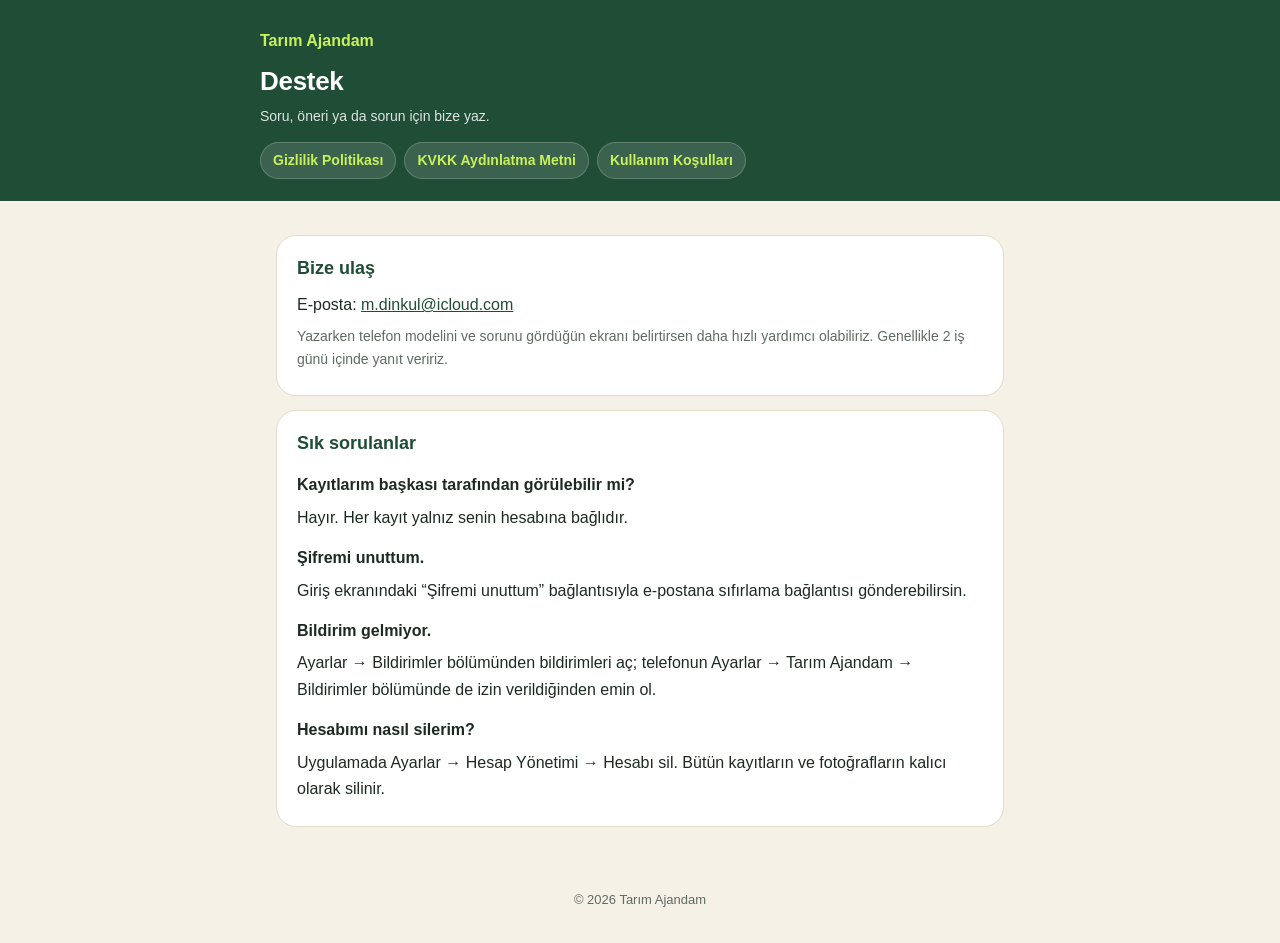
==== destek.html @ 6c949931 "Gizlilik, KVKK, kullanım koşulları ve destek sayfaları" ====
<!doctype html>
<html lang="tr">
<head>
<meta charset="utf-8">
<meta name="viewport" content="width=device-width, initial-scale=1">
<title>Destek · Tarım Ajandam</title>
<link rel="stylesheet" href="stil.css">
</head>
<body>
<header><div class="ic">
  <a href="index.html">Tarım Ajandam</a>
  <h1>Destek</h1>
  <p>Soru, öneri ya da sorun için bize yaz.</p>
  <nav class="menu"><a href="gizlilik.html">Gizlilik Politikası</a><a href="kvkk.html">KVKK Aydınlatma Metni</a><a href="kullanim-kosullari.html">Kullanım Koşulları</a></nav>
</div></header>
<main>

<section>
  <h2>Bize ulaş</h2>
  <p>E-posta: <a href="mailto:m.dinkul@icloud.com">m.dinkul@icloud.com</a></p>
  <p class="not">Yazarken telefon modelini ve sorunu gördüğün ekranı belirtirsen daha hızlı yardımcı olabiliriz. Genellikle 2 iş günü içinde yanıt veririz.</p>
</section>

<section>
  <h2>Sık sorulanlar</h2>
  <h3>Kayıtlarım başkası tarafından görülebilir mi?</h3>
  <p>Hayır. Her kayıt yalnız senin hesabına bağlıdır.</p>
  <h3>Şifremi unuttum.</h3>
  <p>Giriş ekranındaki “Şifremi unuttum” bağlantısıyla e-postana sıfırlama bağlantısı gönderebilirsin.</p>
  <h3>Bildirim gelmiyor.</h3>
  <p>Ayarlar → Bildirimler bölümünden bildirimleri aç; telefonun Ayarlar → Tarım Ajandam → Bildirimler bölümünde de izin verildiğinden emin ol.</p>
  <h3>Hesabımı nasıl silerim?</h3>
  <p>Uygulamada Ayarlar → Hesap Yönetimi → Hesabı sil. Bütün kayıtların ve fotoğrafların kalıcı olarak silinir.</p>
</section>

</main>
<footer>© 2026 Tarım Ajandam</footer>
</body>
</html>
---- stil.css ----
:root {
  --zemin: #f6f1e6;
  --yuzey: #ffffff;
  --orman: #1f4d36;
  --murekkep: #1d2a22;
  --soluk: #5f6b63;
  --cizgi: #e3dccb;
  --filiz: #c9f25a;
}
* { box-sizing: border-box; }
body {
  margin: 0;
  background: var(--zemin);
  color: var(--murekkep);
  font: 16px/1.65 -apple-system, BlinkMacSystemFont, "Segoe UI", Roboto, "Helvetica Neue", Arial, sans-serif;
}
header {
  background: var(--orman);
  color: #fff;
  padding: 28px 16px 22px;
}
header .ic, main { max-width: 760px; margin: 0 auto; }
header a { color: var(--filiz); text-decoration: none; font-weight: 700; }
header h1 { margin: 6px 0 2px; font-size: 26px; letter-spacing: -.3px; }
header p { margin: 0; opacity: .85; font-size: 14px; }
main { padding: 20px 16px 48px; }
section {
  background: var(--yuzey);
  border: 1px solid var(--cizgi);
  border-radius: 20px;
  padding: 18px 20px;
  margin: 14px 0;
}
h2 { font-size: 18px; margin: 0 0 8px; color: var(--orman); }
h3 { font-size: 16px; margin: 14px 0 4px; }
p, li { margin: 6px 0; }
ul { padding-left: 20px; }
table { width: 100%; border-collapse: collapse; font-size: 14px; }
th, td { text-align: left; vertical-align: top; padding: 8px 6px; border-top: 1px solid var(--cizgi); }
th { color: var(--soluk); font-weight: 600; }
.not { color: var(--soluk); font-size: 14px; }
nav.menu { display: flex; flex-wrap: wrap; gap: 8px; margin-top: 14px; }
nav.menu a {
  background: rgba(255,255,255,.12);
  border: 1px solid rgba(255,255,255,.2);
  border-radius: 999px;
  padding: 6px 12px;
  font-size: 14px;
}
footer { text-align: center; color: var(--soluk); font-size: 13px; padding: 0 16px 32px; }
a { color: var(--orman); }
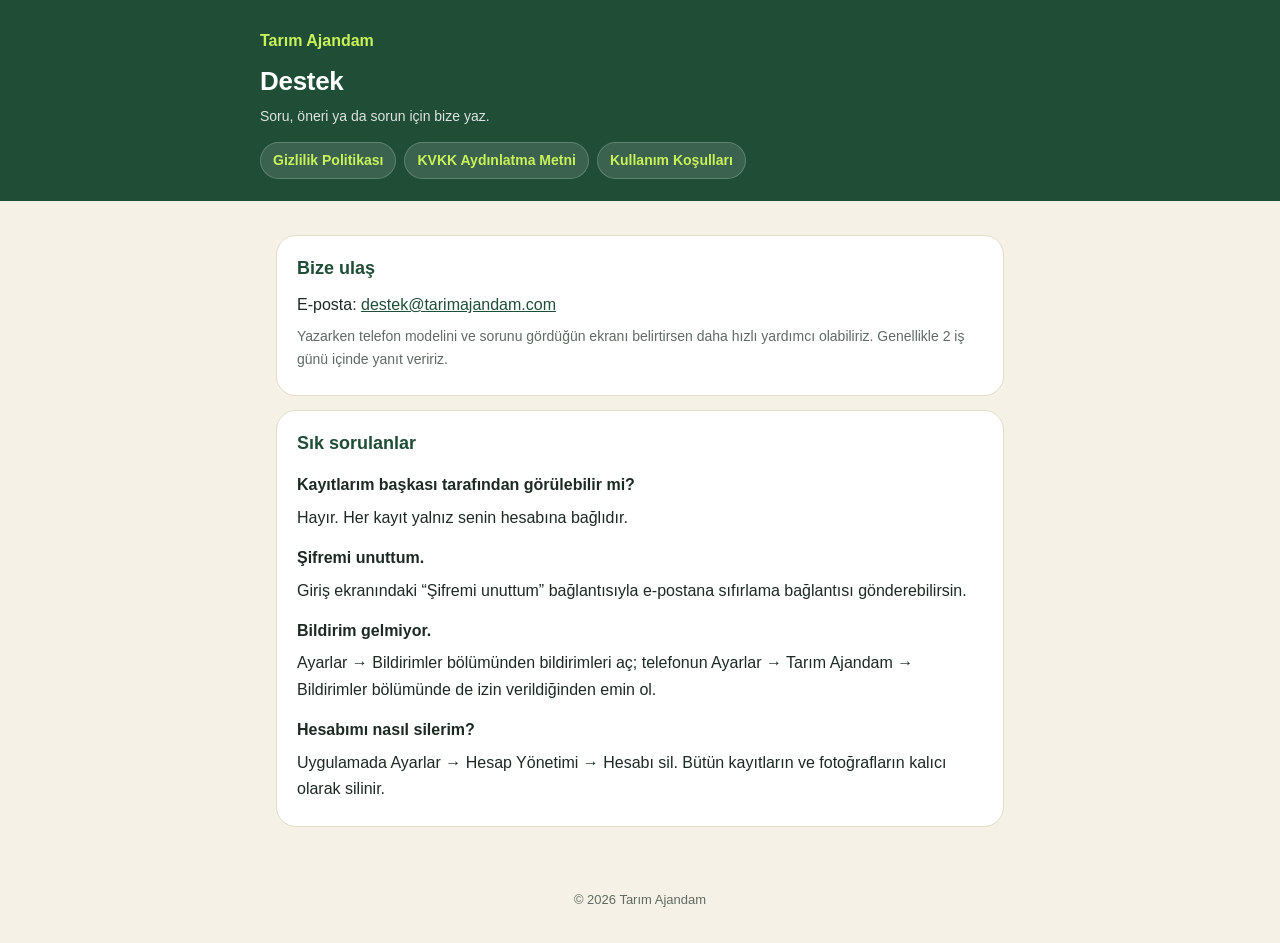
==== commit cc2d9c8e: "Destek adresi: destek@tarimajandam.com Co-Authored-By: Claude Opus 5.5 <noreply@anthropic.com>" ====
--- a/destek.html
+++ b/destek.html
@@ -17,7 +17,7 @@
 
 <section>
   <h2>Bize ulaş</h2>
-  <p>E-posta: <a href="mailto:m.dinkul@icloud.com">m.dinkul@icloud.com</a></p>
+  <p>E-posta: <a href="mailto:destek@tarimajandam.com">destek@tarimajandam.com</a></p>
   <p class="not">Yazarken telefon modelini ve sorunu gördüğün ekranı belirtirsen daha hızlı yardımcı olabiliriz. Genellikle 2 iş günü içinde yanıt veririz.</p>
 </section>
 
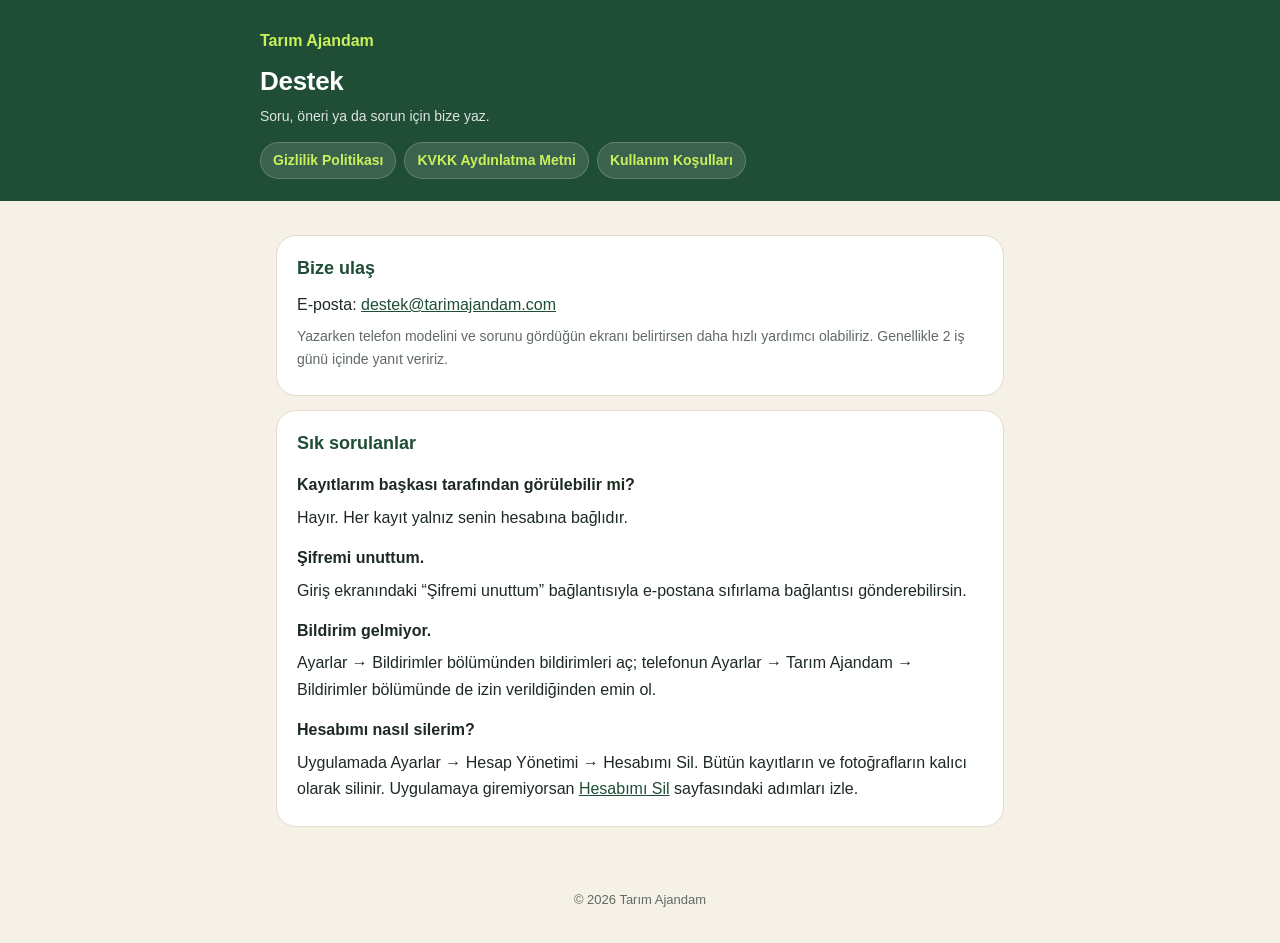
==== commit 4ac9536b: "Add files via upload" ====
--- a/destek.html
+++ b/destek.html
@@ -1,39 +1,39 @@
-<!doctype html>
-<html lang="tr">
-<head>
-<meta charset="utf-8">
-<meta name="viewport" content="width=device-width, initial-scale=1">
-<title>Destek · Tarım Ajandam</title>
-<link rel="stylesheet" href="stil.css">
-</head>
-<body>
-<header><div class="ic">
-  <a href="index.html">Tarım Ajandam</a>
-  <h1>Destek</h1>
-  <p>Soru, öneri ya da sorun için bize yaz.</p>
-  <nav class="menu"><a href="gizlilik.html">Gizlilik Politikası</a><a href="kvkk.html">KVKK Aydınlatma Metni</a><a href="kullanim-kosullari.html">Kullanım Koşulları</a></nav>
-</div></header>
-<main>
-
-<section>
-  <h2>Bize ulaş</h2>
-  <p>E-posta: <a href="mailto:destek@tarimajandam.com">destek@tarimajandam.com</a></p>
-  <p class="not">Yazarken telefon modelini ve sorunu gördüğün ekranı belirtirsen daha hızlı yardımcı olabiliriz. Genellikle 2 iş günü içinde yanıt veririz.</p>
-</section>
-
-<section>
-  <h2>Sık sorulanlar</h2>
-  <h3>Kayıtlarım başkası tarafından görülebilir mi?</h3>
-  <p>Hayır. Her kayıt yalnız senin hesabına bağlıdır.</p>
-  <h3>Şifremi unuttum.</h3>
-  <p>Giriş ekranındaki “Şifremi unuttum” bağlantısıyla e-postana sıfırlama bağlantısı gönderebilirsin.</p>
-  <h3>Bildirim gelmiyor.</h3>
-  <p>Ayarlar → Bildirimler bölümünden bildirimleri aç; telefonun Ayarlar → Tarım Ajandam → Bildirimler bölümünde de izin verildiğinden emin ol.</p>
-  <h3>Hesabımı nasıl silerim?</h3>
-  <p>Uygulamada Ayarlar → Hesap Yönetimi → Hesabı sil. Bütün kayıtların ve fotoğrafların kalıcı olarak silinir.</p>
-</section>
-
-</main>
-<footer>© 2026 Tarım Ajandam</footer>
-</body>
-</html>
+<!doctype html>
+<html lang="tr">
+<head>
+<meta charset="utf-8">
+<meta name="viewport" content="width=device-width, initial-scale=1">
+<title>Destek · Tarım Ajandam</title>
+<link rel="stylesheet" href="stil.css">
+</head>
+<body>
+<header><div class="ic">
+  <a href="index.html">Tarım Ajandam</a>
+  <h1>Destek</h1>
+  <p>Soru, öneri ya da sorun için bize yaz.</p>
+  <nav class="menu"><a href="gizlilik.html">Gizlilik Politikası</a><a href="kvkk.html">KVKK Aydınlatma Metni</a><a href="kullanim-kosullari.html">Kullanım Koşulları</a></nav>
+</div></header>
+<main>
+
+<section>
+  <h2>Bize ulaş</h2>
+  <p>E-posta: <a href="mailto:destek@tarimajandam.com">destek@tarimajandam.com</a></p>
+  <p class="not">Yazarken telefon modelini ve sorunu gördüğün ekranı belirtirsen daha hızlı yardımcı olabiliriz. Genellikle 2 iş günü içinde yanıt veririz.</p>
+</section>
+
+<section>
+  <h2>Sık sorulanlar</h2>
+  <h3>Kayıtlarım başkası tarafından görülebilir mi?</h3>
+  <p>Hayır. Her kayıt yalnız senin hesabına bağlıdır.</p>
+  <h3>Şifremi unuttum.</h3>
+  <p>Giriş ekranındaki “Şifremi unuttum” bağlantısıyla e-postana sıfırlama bağlantısı gönderebilirsin.</p>
+  <h3>Bildirim gelmiyor.</h3>
+  <p>Ayarlar → Bildirimler bölümünden bildirimleri aç; telefonun Ayarlar → Tarım Ajandam → Bildirimler bölümünde de izin verildiğinden emin ol.</p>
+  <h3>Hesabımı nasıl silerim?</h3>
+  <p>Uygulamada Ayarlar → Hesap Yönetimi → Hesabımı Sil. Bütün kayıtların ve fotoğrafların kalıcı olarak silinir. Uygulamaya giremiyorsan <a href="hesap-sil.html">Hesabımı Sil</a> sayfasındaki adımları izle.</p>
+</section>
+
+</main>
+<footer>© 2026 Tarım Ajandam</footer>
+</body>
+</html>
